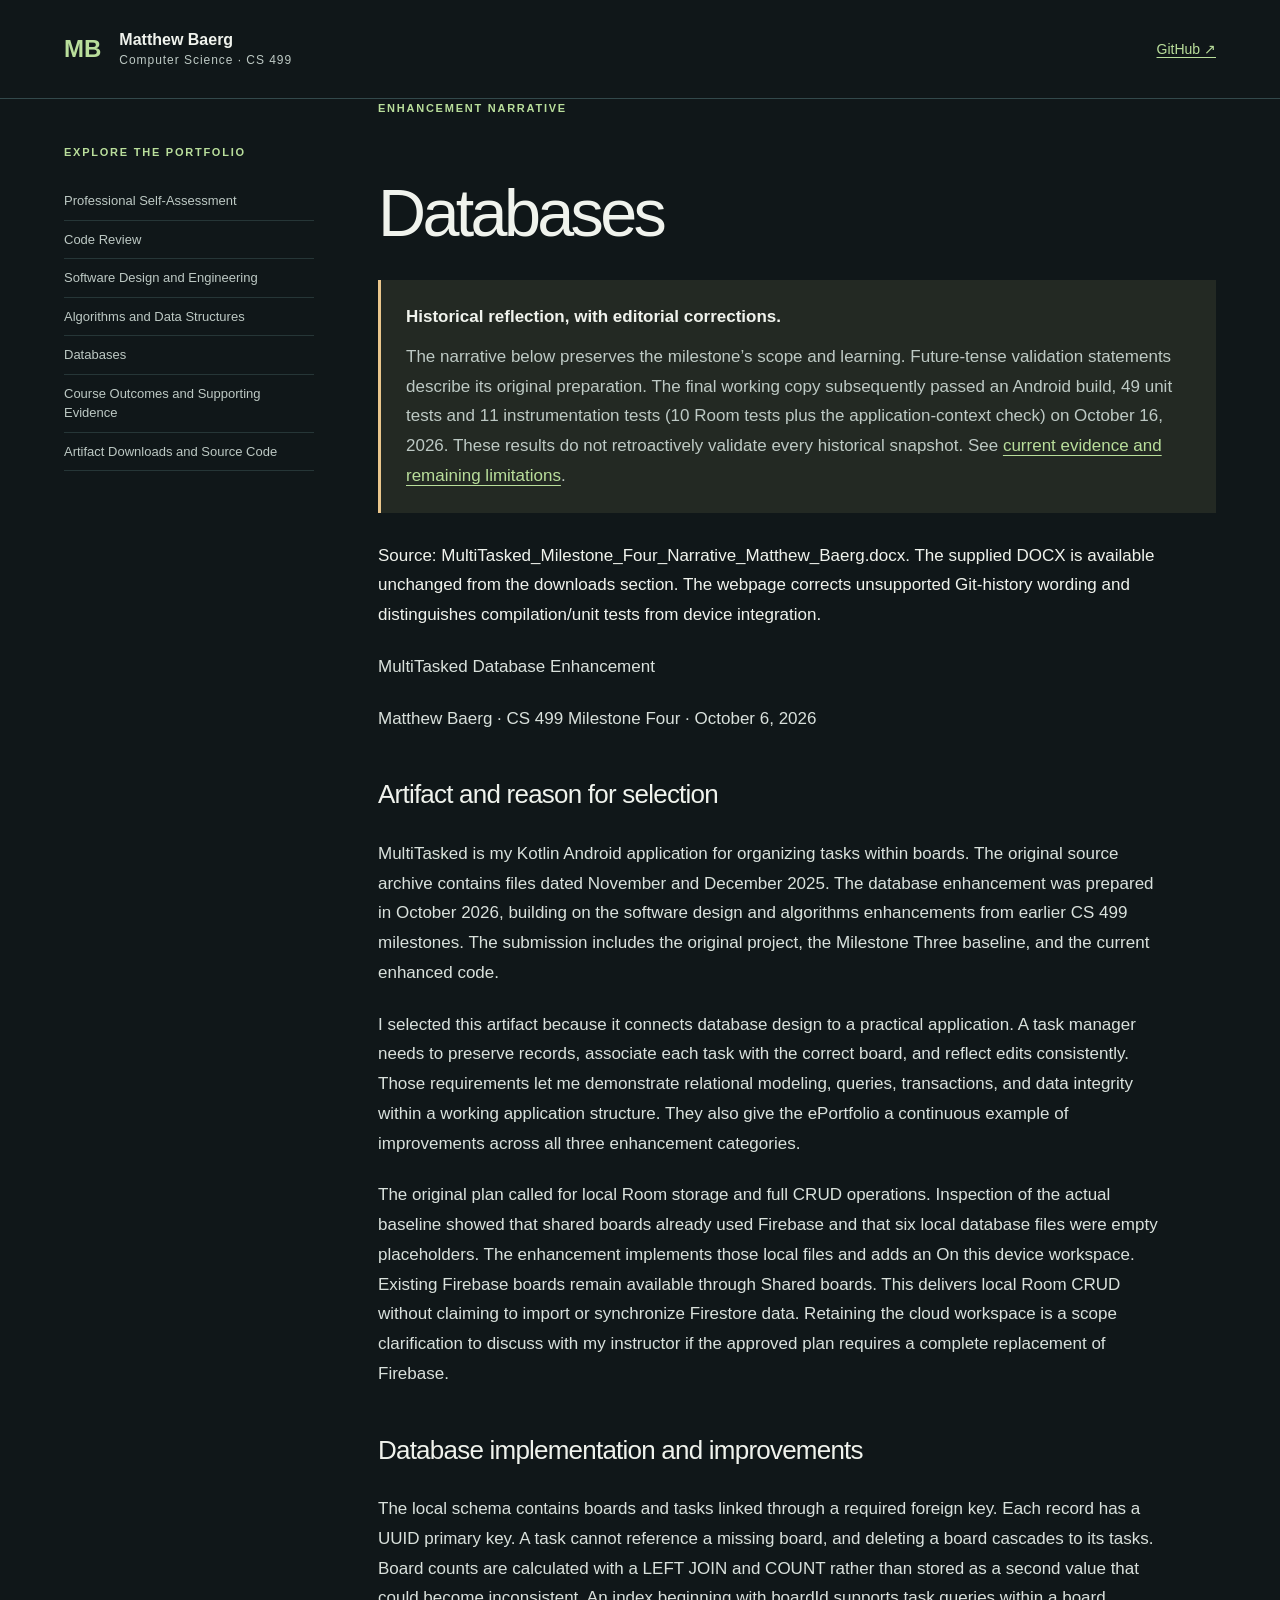
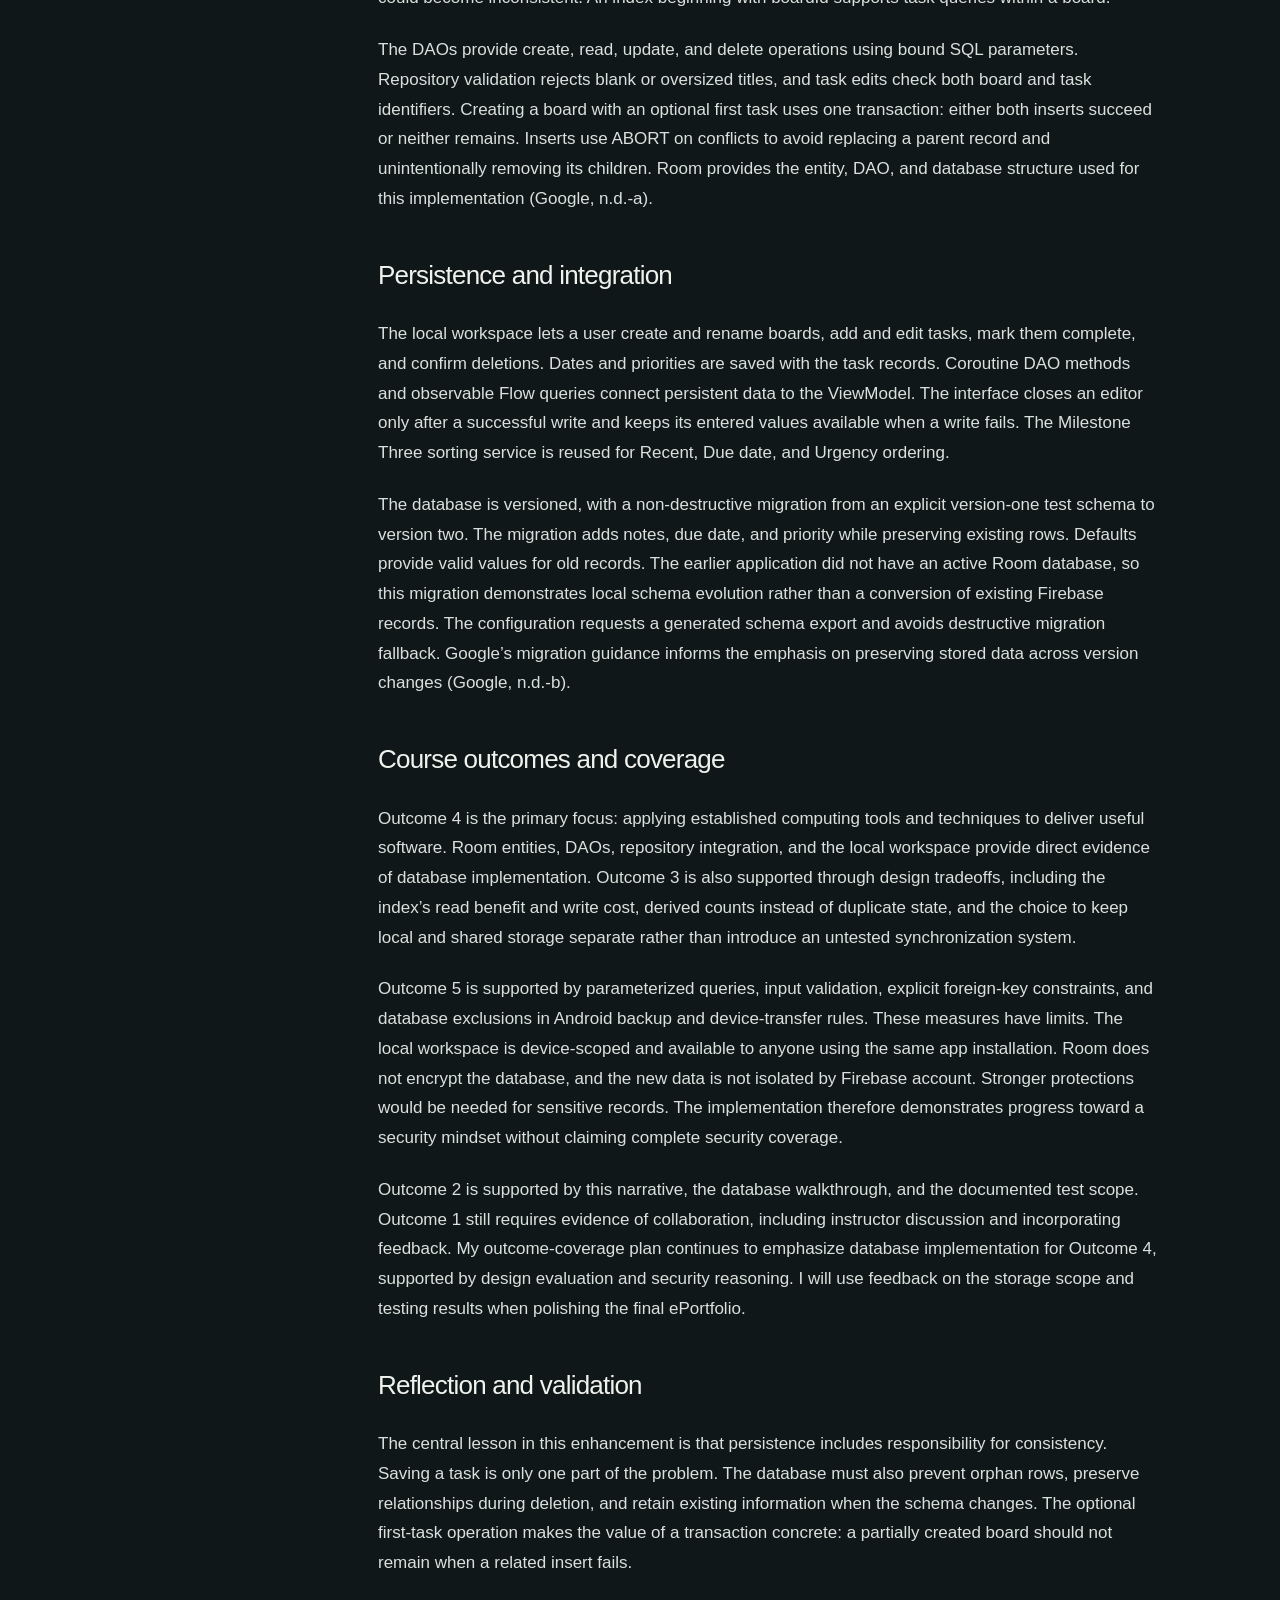
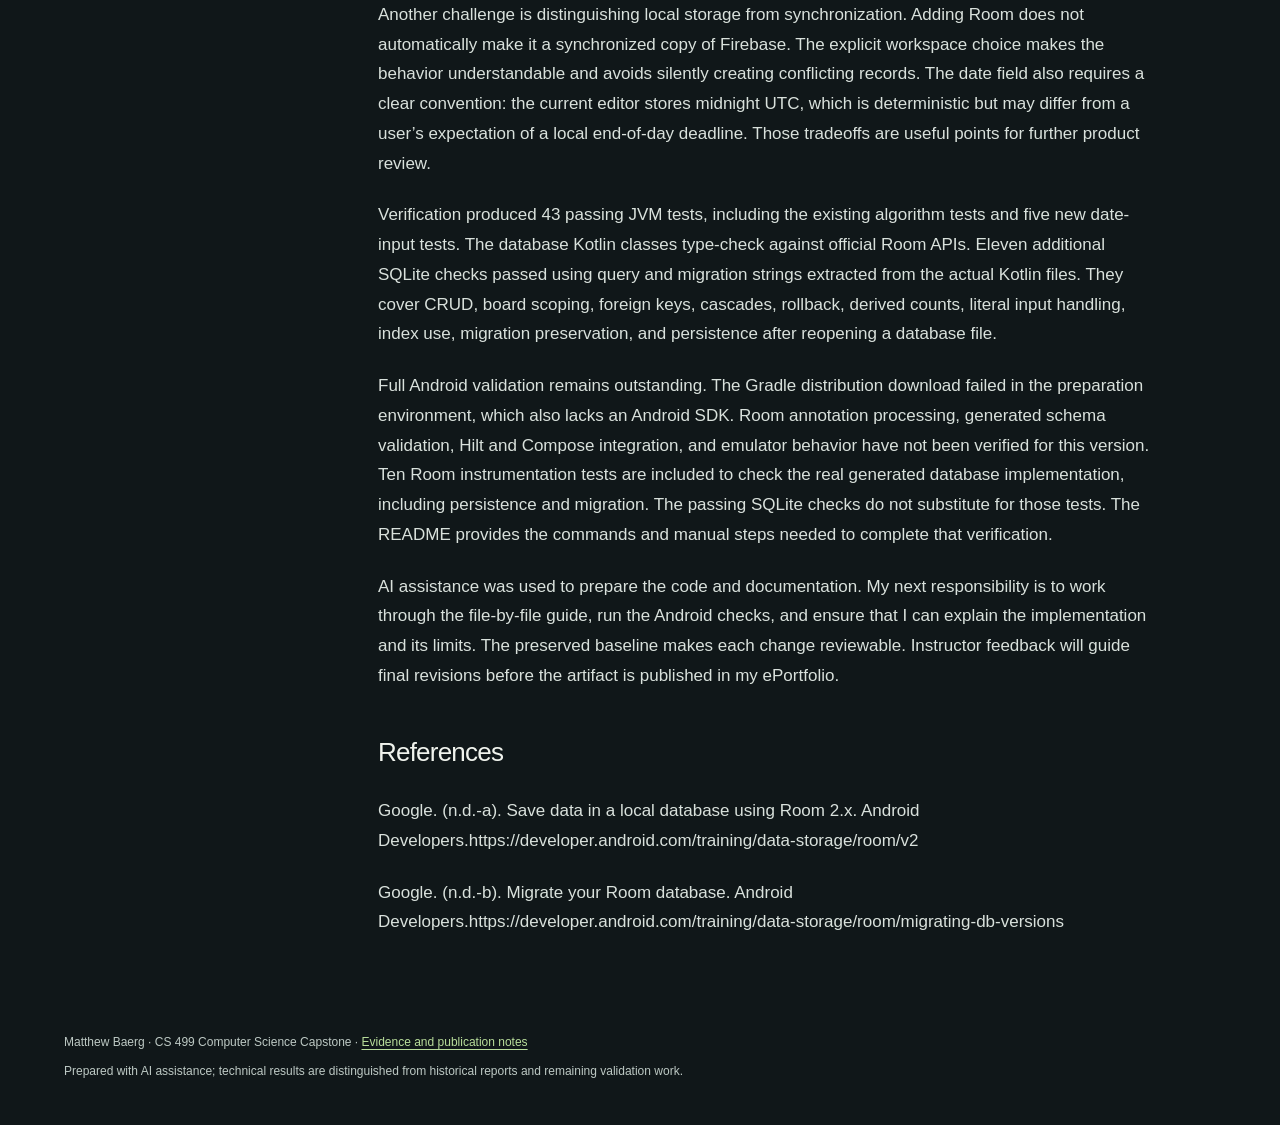
==== docs/databases-narrative.html @ eed85184 "Build accessible CS 499 portfolio with narratives, outcomes and evidence" ====
<!doctype html><html lang="en"><head><meta charset="utf-8"><meta name="viewport" content="width=device-width,initial-scale=1"><meta name="description" content="Matthew Baerg’s CS 499 ePortfolio: MultiTasked Android architecture, algorithms, databases, and verified evidence."><title>Databases narrative | Matthew Baerg</title><link rel="stylesheet" href="assets/style.css"></head><body><a class="skip" href="#main">Skip to content</a><header><a class="brand" href="index.html">MB<span>Matthew Baerg <small>Computer Science · CS 499</small></span></a><a class="repo-link" href="https://github.com/NovaKampfer/Capstone">GitHub ↗</a></header><div class="layout"><aside><nav aria-label="Portfolio sections"><p class="eyebrow">Explore the portfolio</p><a href="index.html#assessment">Professional Self-Assessment</a><a href="index.html#review">Code Review</a><a href="index.html#design">Software Design and Engineering</a><a href="index.html#algorithms">Algorithms and Data Structures</a><a href="index.html#databases">Databases</a><a href="index.html#outcomes">Course Outcomes and Supporting Evidence</a><a href="index.html#downloads">Artifact Downloads and Source Code</a></nav></aside><main id="main" tabindex="-1"><p class="eyebrow">Enhancement narrative</p><h1>Databases</h1><div class="notice"><strong>Historical reflection, with editorial corrections.</strong><p>The narrative below preserves the milestone’s scope and learning. Future-tense validation statements describe its original preparation. The final working copy subsequently passed an Android build, 49 unit tests and 11 instrumentation tests (10 Room tests plus the application-context check) on October 16, 2026. These results do not retroactively validate every historical snapshot. See <a href="evidence.html">current evidence and remaining limitations</a>.</p></div><p>Source: MultiTasked_Milestone_Four_Narrative_Matthew_Baerg.docx. The supplied DOCX is available unchanged from the downloads section. The webpage corrects unsupported Git-history wording and distinguishes compilation/unit tests from device integration.</p><article class="prose"><p>MultiTasked Database Enhancement</p><p>Matthew Baerg · CS 499 Milestone Four · October 6, 2026</p><h2>Artifact and reason for selection</h2><p>MultiTasked is my Kotlin Android application for organizing tasks within boards. The original source archive contains files dated November and December 2025. The database enhancement was prepared in October 2026, building on the software design and algorithms enhancements from earlier CS 499 milestones. The submission includes the original project, the Milestone Three baseline, and the current enhanced code.</p><p>I selected this artifact because it connects database design to a practical application. A task manager needs to preserve records, associate each task with the correct board, and reflect edits consistently. Those requirements let me demonstrate relational modeling, queries, transactions, and data integrity within a working application structure. They also give the ePortfolio a continuous example of improvements across all three enhancement categories.</p><p>The original plan called for local Room storage and full CRUD operations. Inspection of the actual baseline showed that shared boards already used Firebase and that six local database files were empty placeholders. The enhancement implements those local files and adds an On this device workspace. Existing Firebase boards remain available through Shared boards. This delivers local Room CRUD without claiming to import or synchronize Firestore data. Retaining the cloud workspace is a scope clarification to discuss with my instructor if the approved plan requires a complete replacement of Firebase.</p><h2>Database implementation and improvements</h2><p>The local schema contains boards and tasks linked through a required foreign key. Each record has a UUID primary key. A task cannot reference a missing board, and deleting a board cascades to its tasks. Board counts are calculated with a LEFT JOIN and COUNT rather than stored as a second value that could become inconsistent. An index beginning with boardId supports task queries within a board.</p><p>The DAOs provide create, read, update, and delete operations using bound SQL parameters. Repository validation rejects blank or oversized titles, and task edits check both board and task identifiers. Creating a board with an optional first task uses one transaction: either both inserts succeed or neither remains. Inserts use ABORT on conflicts to avoid replacing a parent record and unintentionally removing its children. Room provides the entity, DAO, and database structure used for this implementation (Google, n.d.-a).</p><h2>Persistence and integration</h2><p>The local workspace lets a user create and rename boards, add and edit tasks, mark them complete, and confirm deletions. Dates and priorities are saved with the task records. Coroutine DAO methods and observable Flow queries connect persistent data to the ViewModel. The interface closes an editor only after a successful write and keeps its entered values available when a write fails. The Milestone Three sorting service is reused for Recent, Due date, and Urgency ordering.</p><p>The database is versioned, with a non-destructive migration from an explicit version-one test schema to version two. The migration adds notes, due date, and priority while preserving existing rows. Defaults provide valid values for old records. The earlier application did not have an active Room database, so this migration demonstrates local schema evolution rather than a conversion of existing Firebase records. The configuration requests a generated schema export and avoids destructive migration fallback. Google’s migration guidance informs the emphasis on preserving stored data across version changes (Google, n.d.-b).</p><h2>Course outcomes and coverage</h2><p>Outcome 4 is the primary focus: applying established computing tools and techniques to deliver useful software. Room entities, DAOs, repository integration, and the local workspace provide direct evidence of database implementation. Outcome 3 is also supported through design tradeoffs, including the index’s read benefit and write cost, derived counts instead of duplicate state, and the choice to keep local and shared storage separate rather than introduce an untested synchronization system.</p><p>Outcome 5 is supported by parameterized queries, input validation, explicit foreign-key constraints, and database exclusions in Android backup and device-transfer rules. These measures have limits. The local workspace is device-scoped and available to anyone using the same app installation. Room does not encrypt the database, and the new data is not isolated by Firebase account. Stronger protections would be needed for sensitive records. The implementation therefore demonstrates progress toward a security mindset without claiming complete security coverage.</p><p>Outcome 2 is supported by this narrative, the database walkthrough, and the documented test scope. Outcome 1 still requires evidence of collaboration, including instructor discussion and incorporating feedback. My outcome-coverage plan continues to emphasize database implementation for Outcome 4, supported by design evaluation and security reasoning. I will use feedback on the storage scope and testing results when polishing the final ePortfolio.</p><h2>Reflection and validation</h2><p>The central lesson in this enhancement is that persistence includes responsibility for consistency. Saving a task is only one part of the problem. The database must also prevent orphan rows, preserve relationships during deletion, and retain existing information when the schema changes. The optional first-task operation makes the value of a transaction concrete: a partially created board should not remain when a related insert fails.</p><p>Another challenge is distinguishing local storage from synchronization. Adding Room does not automatically make it a synchronized copy of Firebase. The explicit workspace choice makes the behavior understandable and avoids silently creating conflicting records. The date field also requires a clear convention: the current editor stores midnight UTC, which is deterministic but may differ from a user’s expectation of a local end-of-day deadline. Those tradeoffs are useful points for further product review.</p><p>Verification produced 43 passing JVM tests, including the existing algorithm tests and five new date-input tests. The database Kotlin classes type-check against official Room APIs. Eleven additional SQLite checks passed using query and migration strings extracted from the actual Kotlin files. They cover CRUD, board scoping, foreign keys, cascades, rollback, derived counts, literal input handling, index use, migration preservation, and persistence after reopening a database file.</p><p>Full Android validation remains outstanding. The Gradle distribution download failed in the preparation environment, which also lacks an Android SDK. Room annotation processing, generated schema validation, Hilt and Compose integration, and emulator behavior have not been verified for this version. Ten Room instrumentation tests are included to check the real generated database implementation, including persistence and migration. The passing SQLite checks do not substitute for those tests. The README provides the commands and manual steps needed to complete that verification.</p><p>AI assistance was used to prepare the code and documentation. My next responsibility is to work through the file-by-file guide, run the Android checks, and ensure that I can explain the implementation and its limits. The preserved baseline makes each change reviewable. Instructor feedback will guide final revisions before the artifact is published in my ePortfolio.</p><h2>References</h2><p>Google. (n.d.-a). Save data in a local database using Room 2.x. Android Developers.https://developer.android.com/training/data-storage/room/v2</p><p>Google. (n.d.-b). Migrate your Room database. Android Developers.https://developer.android.com/training/data-storage/room/migrating-db-versions</p></article></main></div><footer>Matthew Baerg · CS 499 Computer Science Capstone · <a href="evidence.html">Evidence and publication notes</a><p>Prepared with AI assistance; technical results are distinguished from historical reports and remaining validation work.</p></footer></body></html>
---- docs/assets/style.css ----
:root{color-scheme:dark;--bg:#101719;--surface:#182326;--line:#33494b;--ink:#f0f3ed;--muted:#bdc9c4;--accent:#b9de9b;--gold:#eac68c}*{box-sizing:border-box}html{scroll-behavior:smooth;scroll-padding-top:2rem}body{margin:0;background:var(--bg);color:var(--ink);font-family:Segoe UI,Arial,sans-serif;font-size:17px;line-height:1.75}a{color:var(--accent);text-underline-offset:.22em;text-decoration-thickness:1px}a:hover{color:white}a:focus-visible,button:focus-visible,[tabindex]:focus-visible,summary:focus-visible{outline:3px solid var(--gold);outline-offset:5px}header{max-width:1440px;margin:auto;padding:28px 5%;display:flex;justify-content:space-between;align-items:center;border-bottom:1px solid var(--line)}.brand{display:flex;align-items:center;gap:18px;font-size:24px;font-weight:700;text-decoration:none;color:var(--accent)}.brand span{font-size:16px;color:var(--ink);line-height:1.4}.brand small{display:block;font-size:12px;letter-spacing:.08em;color:var(--muted);font-weight:400}.repo-link{font-size:14px}.layout{max-width:1440px;margin:auto;display:grid;grid-template-columns:250px minmax(0,1fr);gap:64px;padding:0 5%}aside nav{position:sticky;top:24px;padding:44px 0}nav a{display:block;padding:9px 0;font-size:13px;color:var(--muted);line-height:1.5;text-decoration:none;border-bottom:1px solid #263637}nav a:hover{color:var(--accent)}.eyebrow{text-transform:uppercase;font-size:11px;letter-spacing:.16em;color:var(--accent);font-weight:700;margin:0 0 20px}.hero{padding:75px 0 70px;border-bottom:1px solid var(--line)}h1{font-size:clamp(40px,5.2vw,72px);font-weight:500;letter-spacing:-.055em;line-height:1.08;margin:20px 0 30px}h1 span{color:var(--accent)}.lede{font-size:20px;line-height:1.65;max-width:720px;color:var(--muted)}.hero-meta{display:flex;gap:8px 22px;flex-wrap:wrap;font-size:12px;color:var(--muted);margin:30px 0}.button{display:inline-block;border:1px solid var(--accent);padding:11px 18px;text-decoration:none;font-size:14px}.button:hover{background:var(--accent);color:var(--bg)}section{padding:64px 0;border-bottom:1px solid var(--line);scroll-margin-top:24px}h2{font-size:clamp(26px,3vw,36px);line-height:1.25;font-weight:500;letter-spacing:-.03em;margin:0 0 28px}h3{font-size:20px;line-height:1.4;font-weight:600;margin-top:30px}p{margin:0 0 22px}.prose{max-width:780px}.prose p{color:#d9e1dc}.prose h2{font-size:26px;margin-top:45px}.prose>p:first-child{margin-top:20px}strong{color:var(--ink);font-weight:600}.notice{border-left:3px solid var(--gold);background:#232923;padding:22px 25px;margin:22px 0 28px}.notice p{color:var(--muted);margin:10px 0 0}.source-list{display:flex;flex-wrap:wrap;gap:9px 20px;padding:16px 0;margin-bottom:20px;border-top:1px solid var(--line);border-bottom:1px solid var(--line);font-size:13px}.comparison{display:grid;grid-template-columns:1fr 1fr;gap:30px;margin:25px 0}.comparison>div{border-top:2px solid var(--accent);padding:0 0 15px}.comparison p{font-size:15px;color:var(--muted)}.table-wrap{max-width:100%;overflow-x:auto;margin:24px 0}table{width:100%;border-collapse:collapse;font-size:14px;line-height:1.65}th,td{text-align:left;vertical-align:top;padding:18px 15px;border-bottom:1px solid var(--line);min-width:150px}th{font-weight:600;color:var(--ink)}thead{background:var(--surface)}td{color:var(--muted)}td p{margin:12px 0 0}code{overflow-wrap:anywhere;font-size:.85em;color:var(--gold)}.architecture{margin:30px 0;display:grid;grid-template-columns:1fr 1fr;gap:20px}.architecture>div{display:flex;flex-direction:column;gap:8px;padding:25px 18px;background:var(--surface);border:1px solid var(--line);text-align:center;font-size:14px}.architecture strong{color:var(--accent);font-size:18px}.architecture span{color:var(--muted)}.architecture b{border-top:1px solid var(--line);padding-top:12px;font-weight:500}.architecture figcaption{grid-column:1/-1;color:var(--muted);font-size:12px}footer{max-width:1440px;margin:auto;padding:35px 5%;font-size:12px;color:var(--muted)}footer p{margin:8px 0}.skip{position:absolute;left:16px;top:-100px;background:var(--ink);color:var(--bg);padding:10px;z-index:20}.skip:focus{top:10px}main>h1{margin-top:60px}main>article{margin-bottom:60px}main>h2{margin-top:45px}li{margin-bottom:12px}img{max-width:100%;height:auto} @media(max-width:1000px){.layout{grid-template-columns:200px minmax(0,1fr);gap:30px}}@media(max-width:760px){body{font-size:16px}.layout{display:block;padding:0 6%}header{padding:22px 6%}aside nav{position:static;padding:24px 0;display:grid;grid-template-columns:1fr 1fr;gap:0 20px}nav .eyebrow{grid-column:1/-1;margin-bottom:10px}nav a{font-size:12px}.hero{padding:30px 0 45px}h1{font-size:44px}.lede{font-size:18px}section{padding:45px 0}.comparison,.architecture{grid-template-columns:1fr}.notice{padding:18px}.repo-link{font-size:12px}.brand{gap:12px}.brand span{font-size:14px}th,td{padding:12px}.table-wrap{border-right:1px solid var(--line)}}@media(prefers-reduced-motion:reduce){html{scroll-behavior:auto}}@media print{body{background:white;color:black}header,aside,footer,.button{display:none}.layout{display:block}a,p,.prose p,td,.lede{color:black}.notice,.architecture>div,thead{background:#eee;color:black}strong,th,h1 span,.eyebrow{color:black}section{break-inside:auto}a{overflow-wrap:anywhere}}
p, a, li, th, td { overflow-wrap: anywhere; }
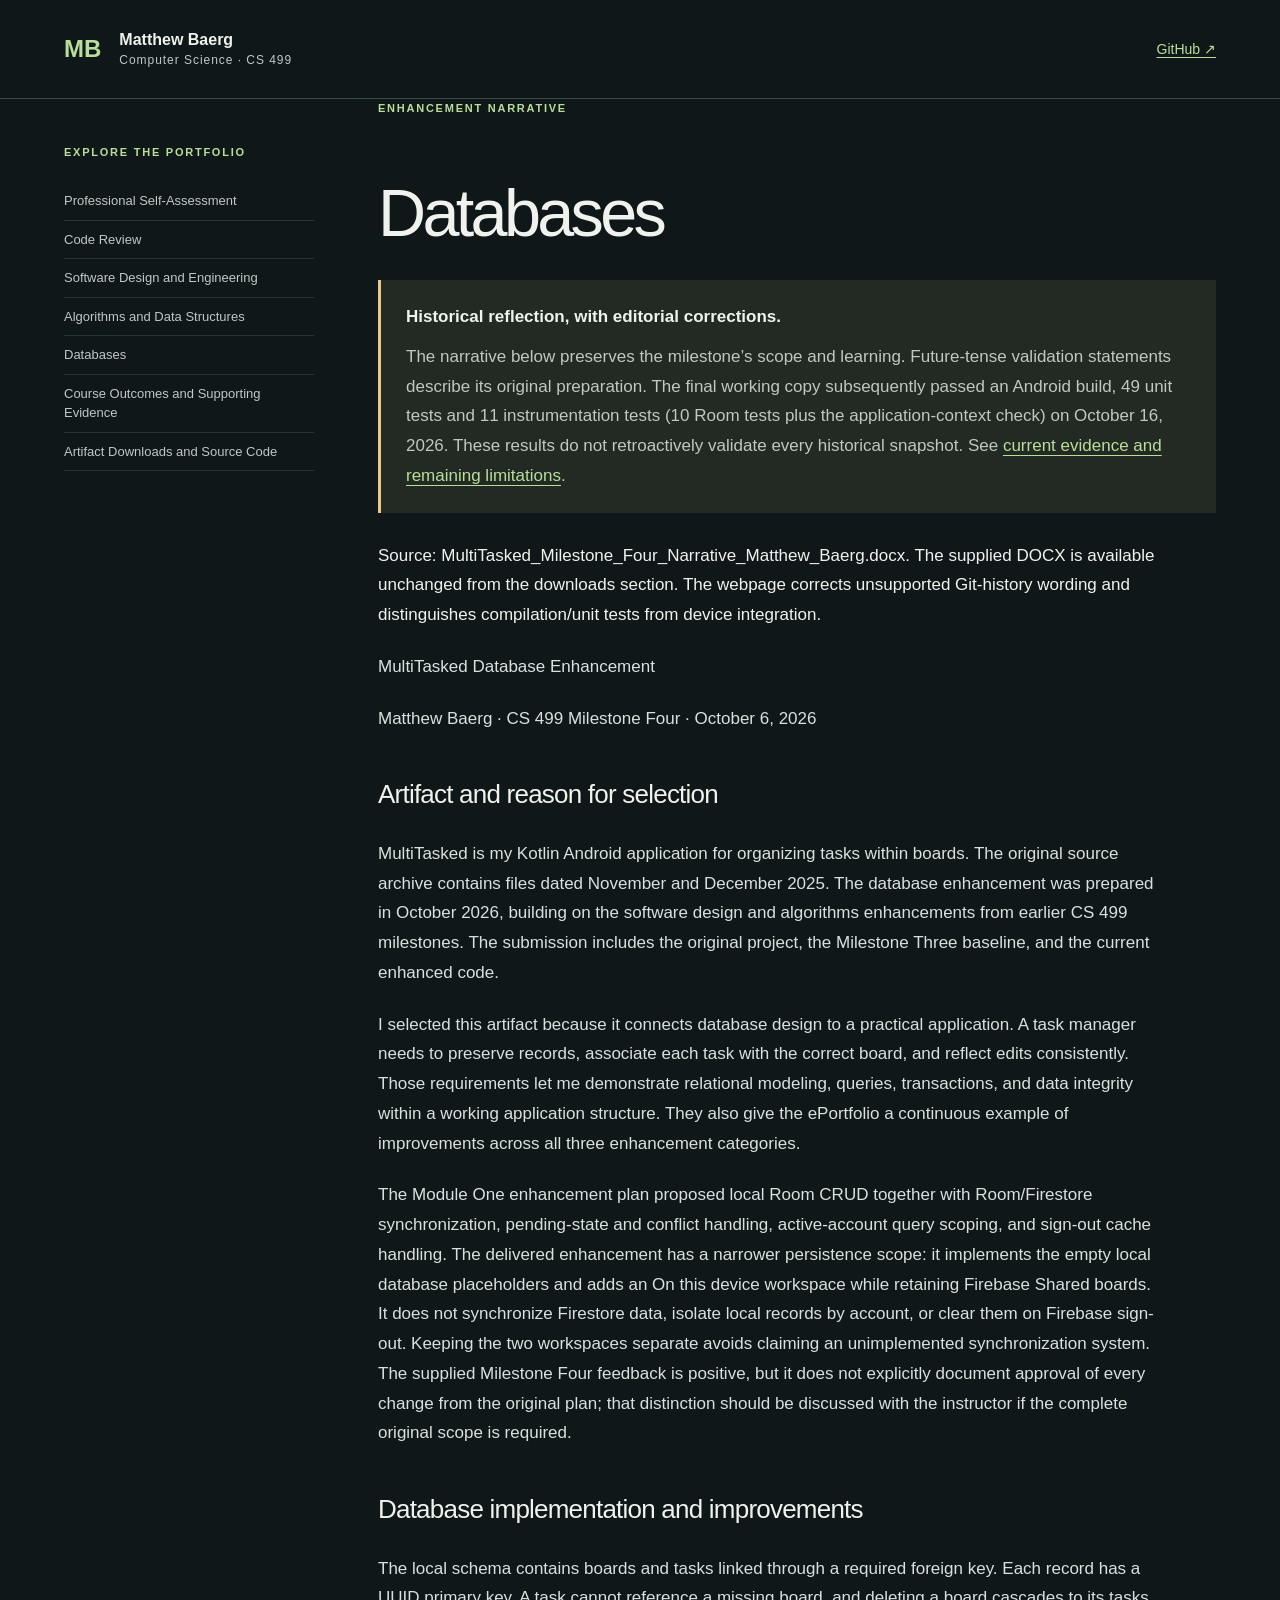
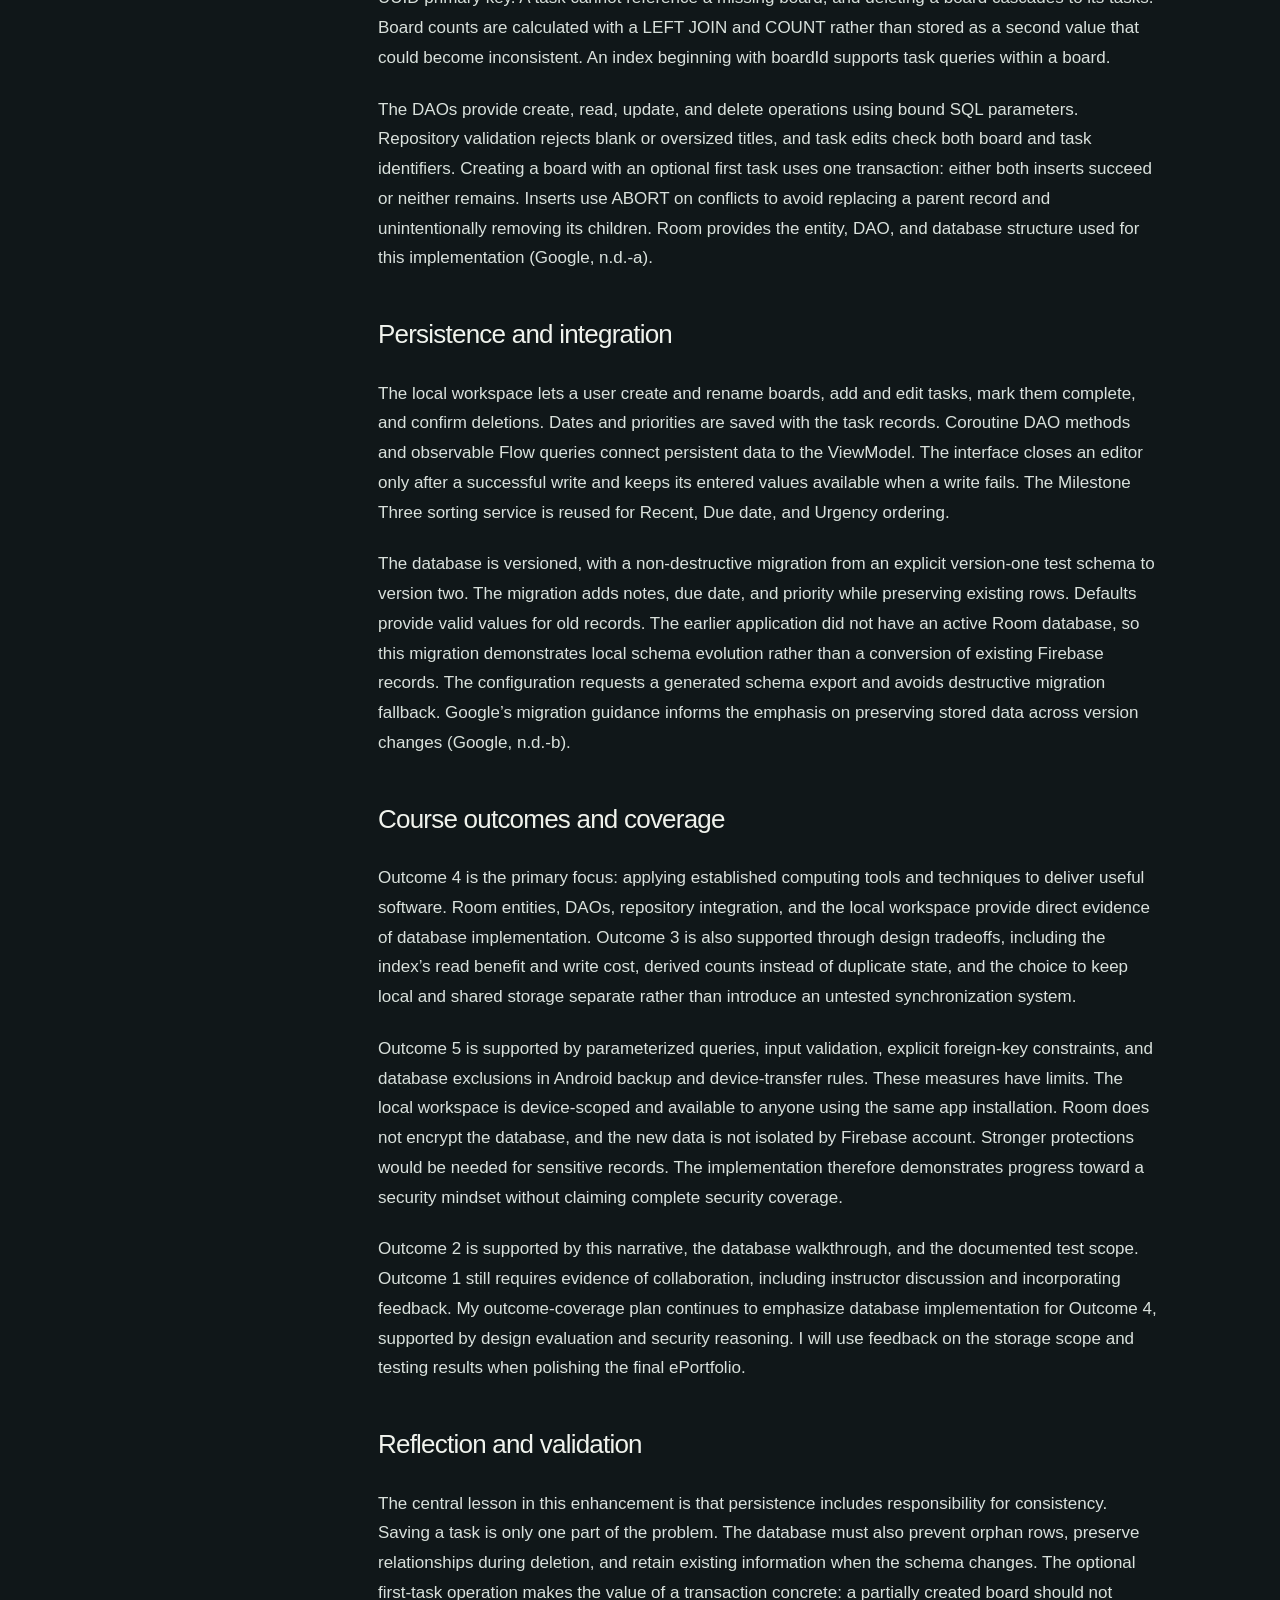
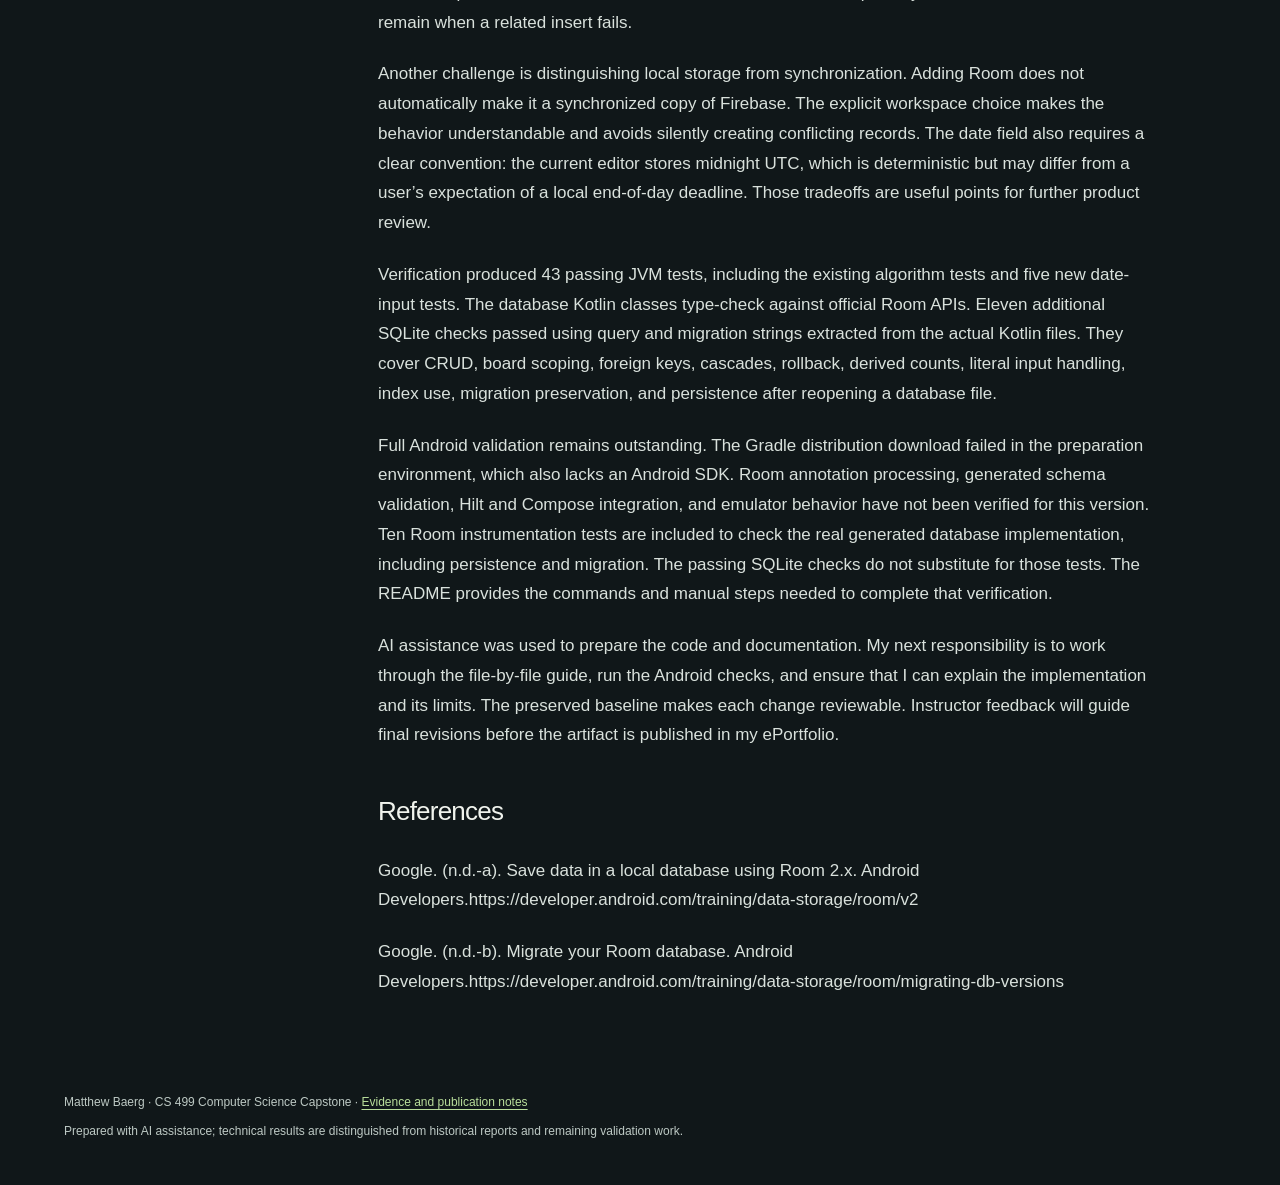
==== commit 6c6f8437: "Publish code-review recording, captions and final rubric audit" ====
--- a/docs/databases-narrative.html
+++ b/docs/databases-narrative.html
@@ -1 +1 @@
-<!doctype html><html lang="en"><head><meta charset="utf-8"><meta name="viewport" content="width=device-width,initial-scale=1"><meta name="description" content="Matthew Baerg’s CS 499 ePortfolio: MultiTasked Android architecture, algorithms, databases, and verified evidence."><title>Databases narrative | Matthew Baerg</title><link rel="stylesheet" href="assets/style.css"></head><body><a class="skip" href="#main">Skip to content</a><header><a class="brand" href="index.html">MB<span>Matthew Baerg <small>Computer Science · CS 499</small></span></a><a class="repo-link" href="https://github.com/NovaKampfer/Capstone">GitHub ↗</a></header><div class="layout"><aside><nav aria-label="Portfolio sections"><p class="eyebrow">Explore the portfolio</p><a href="index.html#assessment">Professional Self-Assessment</a><a href="index.html#review">Code Review</a><a href="index.html#design">Software Design and Engineering</a><a href="index.html#algorithms">Algorithms and Data Structures</a><a href="index.html#databases">Databases</a><a href="index.html#outcomes">Course Outcomes and Supporting Evidence</a><a href="index.html#downloads">Artifact Downloads and Source Code</a></nav></aside><main id="main" tabindex="-1"><p class="eyebrow">Enhancement narrative</p><h1>Databases</h1><div class="notice"><strong>Historical reflection, with editorial corrections.</strong><p>The narrative below preserves the milestone’s scope and learning. Future-tense validation statements describe its original preparation. The final working copy subsequently passed an Android build, 49 unit tests and 11 instrumentation tests (10 Room tests plus the application-context check) on October 16, 2026. These results do not retroactively validate every historical snapshot. See <a href="evidence.html">current evidence and remaining limitations</a>.</p></div><p>Source: MultiTasked_Milestone_Four_Narrative_Matthew_Baerg.docx. The supplied DOCX is available unchanged from the downloads section. The webpage corrects unsupported Git-history wording and distinguishes compilation/unit tests from device integration.</p><article class="prose"><p>MultiTasked Database Enhancement</p><p>Matthew Baerg · CS 499 Milestone Four · October 6, 2026</p><h2>Artifact and reason for selection</h2><p>MultiTasked is my Kotlin Android application for organizing tasks within boards. The original source archive contains files dated November and December 2025. The database enhancement was prepared in October 2026, building on the software design and algorithms enhancements from earlier CS 499 milestones. The submission includes the original project, the Milestone Three baseline, and the current enhanced code.</p><p>I selected this artifact because it connects database design to a practical application. A task manager needs to preserve records, associate each task with the correct board, and reflect edits consistently. Those requirements let me demonstrate relational modeling, queries, transactions, and data integrity within a working application structure. They also give the ePortfolio a continuous example of improvements across all three enhancement categories.</p><p>The original plan called for local Room storage and full CRUD operations. Inspection of the actual baseline showed that shared boards already used Firebase and that six local database files were empty placeholders. The enhancement implements those local files and adds an On this device workspace. Existing Firebase boards remain available through Shared boards. This delivers local Room CRUD without claiming to import or synchronize Firestore data. Retaining the cloud workspace is a scope clarification to discuss with my instructor if the approved plan requires a complete replacement of Firebase.</p><h2>Database implementation and improvements</h2><p>The local schema contains boards and tasks linked through a required foreign key. Each record has a UUID primary key. A task cannot reference a missing board, and deleting a board cascades to its tasks. Board counts are calculated with a LEFT JOIN and COUNT rather than stored as a second value that could become inconsistent. An index beginning with boardId supports task queries within a board.</p><p>The DAOs provide create, read, update, and delete operations using bound SQL parameters. Repository validation rejects blank or oversized titles, and task edits check both board and task identifiers. Creating a board with an optional first task uses one transaction: either both inserts succeed or neither remains. Inserts use ABORT on conflicts to avoid replacing a parent record and unintentionally removing its children. Room provides the entity, DAO, and database structure used for this implementation (Google, n.d.-a).</p><h2>Persistence and integration</h2><p>The local workspace lets a user create and rename boards, add and edit tasks, mark them complete, and confirm deletions. Dates and priorities are saved with the task records. Coroutine DAO methods and observable Flow queries connect persistent data to the ViewModel. The interface closes an editor only after a successful write and keeps its entered values available when a write fails. The Milestone Three sorting service is reused for Recent, Due date, and Urgency ordering.</p><p>The database is versioned, with a non-destructive migration from an explicit version-one test schema to version two. The migration adds notes, due date, and priority while preserving existing rows. Defaults provide valid values for old records. The earlier application did not have an active Room database, so this migration demonstrates local schema evolution rather than a conversion of existing Firebase records. The configuration requests a generated schema export and avoids destructive migration fallback. Google’s migration guidance informs the emphasis on preserving stored data across version changes (Google, n.d.-b).</p><h2>Course outcomes and coverage</h2><p>Outcome 4 is the primary focus: applying established computing tools and techniques to deliver useful software. Room entities, DAOs, repository integration, and the local workspace provide direct evidence of database implementation. Outcome 3 is also supported through design tradeoffs, including the index’s read benefit and write cost, derived counts instead of duplicate state, and the choice to keep local and shared storage separate rather than introduce an untested synchronization system.</p><p>Outcome 5 is supported by parameterized queries, input validation, explicit foreign-key constraints, and database exclusions in Android backup and device-transfer rules. These measures have limits. The local workspace is device-scoped and available to anyone using the same app installation. Room does not encrypt the database, and the new data is not isolated by Firebase account. Stronger protections would be needed for sensitive records. The implementation therefore demonstrates progress toward a security mindset without claiming complete security coverage.</p><p>Outcome 2 is supported by this narrative, the database walkthrough, and the documented test scope. Outcome 1 still requires evidence of collaboration, including instructor discussion and incorporating feedback. My outcome-coverage plan continues to emphasize database implementation for Outcome 4, supported by design evaluation and security reasoning. I will use feedback on the storage scope and testing results when polishing the final ePortfolio.</p><h2>Reflection and validation</h2><p>The central lesson in this enhancement is that persistence includes responsibility for consistency. Saving a task is only one part of the problem. The database must also prevent orphan rows, preserve relationships during deletion, and retain existing information when the schema changes. The optional first-task operation makes the value of a transaction concrete: a partially created board should not remain when a related insert fails.</p><p>Another challenge is distinguishing local storage from synchronization. Adding Room does not automatically make it a synchronized copy of Firebase. The explicit workspace choice makes the behavior understandable and avoids silently creating conflicting records. The date field also requires a clear convention: the current editor stores midnight UTC, which is deterministic but may differ from a user’s expectation of a local end-of-day deadline. Those tradeoffs are useful points for further product review.</p><p>Verification produced 43 passing JVM tests, including the existing algorithm tests and five new date-input tests. The database Kotlin classes type-check against official Room APIs. Eleven additional SQLite checks passed using query and migration strings extracted from the actual Kotlin files. They cover CRUD, board scoping, foreign keys, cascades, rollback, derived counts, literal input handling, index use, migration preservation, and persistence after reopening a database file.</p><p>Full Android validation remains outstanding. The Gradle distribution download failed in the preparation environment, which also lacks an Android SDK. Room annotation processing, generated schema validation, Hilt and Compose integration, and emulator behavior have not been verified for this version. Ten Room instrumentation tests are included to check the real generated database implementation, including persistence and migration. The passing SQLite checks do not substitute for those tests. The README provides the commands and manual steps needed to complete that verification.</p><p>AI assistance was used to prepare the code and documentation. My next responsibility is to work through the file-by-file guide, run the Android checks, and ensure that I can explain the implementation and its limits. The preserved baseline makes each change reviewable. Instructor feedback will guide final revisions before the artifact is published in my ePortfolio.</p><h2>References</h2><p>Google. (n.d.-a). Save data in a local database using Room 2.x. Android Developers.https://developer.android.com/training/data-storage/room/v2</p><p>Google. (n.d.-b). Migrate your Room database. Android Developers.https://developer.android.com/training/data-storage/room/migrating-db-versions</p></article></main></div><footer>Matthew Baerg · CS 499 Computer Science Capstone · <a href="evidence.html">Evidence and publication notes</a><p>Prepared with AI assistance; technical results are distinguished from historical reports and remaining validation work.</p></footer></body></html>+<!doctype html><html lang="en"><head><meta charset="utf-8"><meta name="viewport" content="width=device-width,initial-scale=1"><meta name="description" content="Matthew Baerg’s CS 499 ePortfolio: MultiTasked Android architecture, algorithms, databases, and verified evidence."><title>Databases narrative | Matthew Baerg</title><link rel="stylesheet" href="assets/style.css"></head><body><a class="skip" href="#main">Skip to content</a><header><a class="brand" href="index.html">MB<span>Matthew Baerg <small>Computer Science · CS 499</small></span></a><a class="repo-link" href="https://github.com/NovaKampfer/Capstone">GitHub ↗</a></header><div class="layout"><aside><nav aria-label="Portfolio sections"><p class="eyebrow">Explore the portfolio</p><a href="index.html#assessment">Professional Self-Assessment</a><a href="index.html#review">Code Review</a><a href="index.html#design">Software Design and Engineering</a><a href="index.html#algorithms">Algorithms and Data Structures</a><a href="index.html#databases">Databases</a><a href="index.html#outcomes">Course Outcomes and Supporting Evidence</a><a href="index.html#downloads">Artifact Downloads and Source Code</a></nav></aside><main id="main" tabindex="-1"><p class="eyebrow">Enhancement narrative</p><h1>Databases</h1><div class="notice"><strong>Historical reflection, with editorial corrections.</strong><p>The narrative below preserves the milestone’s scope and learning. Future-tense validation statements describe its original preparation. The final working copy subsequently passed an Android build, 49 unit tests and 11 instrumentation tests (10 Room tests plus the application-context check) on October 16, 2026. These results do not retroactively validate every historical snapshot. See <a href="evidence.html">current evidence and remaining limitations</a>.</p></div><p>Source: MultiTasked_Milestone_Four_Narrative_Matthew_Baerg.docx. The supplied DOCX is available unchanged from the downloads section. The webpage corrects unsupported Git-history wording and distinguishes compilation/unit tests from device integration.</p><article class="prose"><p>MultiTasked Database Enhancement</p><p>Matthew Baerg · CS 499 Milestone Four · October 6, 2026</p><h2>Artifact and reason for selection</h2><p>MultiTasked is my Kotlin Android application for organizing tasks within boards. The original source archive contains files dated November and December 2025. The database enhancement was prepared in October 2026, building on the software design and algorithms enhancements from earlier CS 499 milestones. The submission includes the original project, the Milestone Three baseline, and the current enhanced code.</p><p>I selected this artifact because it connects database design to a practical application. A task manager needs to preserve records, associate each task with the correct board, and reflect edits consistently. Those requirements let me demonstrate relational modeling, queries, transactions, and data integrity within a working application structure. They also give the ePortfolio a continuous example of improvements across all three enhancement categories.</p><p>The Module One enhancement plan proposed local Room CRUD together with Room/Firestore synchronization, pending-state and conflict handling, active-account query scoping, and sign-out cache handling. The delivered enhancement has a narrower persistence scope: it implements the empty local database placeholders and adds an On this device workspace while retaining Firebase Shared boards. It does not synchronize Firestore data, isolate local records by account, or clear them on Firebase sign-out. Keeping the two workspaces separate avoids claiming an unimplemented synchronization system. The supplied Milestone Four feedback is positive, but it does not explicitly document approval of every change from the original plan; that distinction should be discussed with the instructor if the complete original scope is required.</p><h2>Database implementation and improvements</h2><p>The local schema contains boards and tasks linked through a required foreign key. Each record has a UUID primary key. A task cannot reference a missing board, and deleting a board cascades to its tasks. Board counts are calculated with a LEFT JOIN and COUNT rather than stored as a second value that could become inconsistent. An index beginning with boardId supports task queries within a board.</p><p>The DAOs provide create, read, update, and delete operations using bound SQL parameters. Repository validation rejects blank or oversized titles, and task edits check both board and task identifiers. Creating a board with an optional first task uses one transaction: either both inserts succeed or neither remains. Inserts use ABORT on conflicts to avoid replacing a parent record and unintentionally removing its children. Room provides the entity, DAO, and database structure used for this implementation (Google, n.d.-a).</p><h2>Persistence and integration</h2><p>The local workspace lets a user create and rename boards, add and edit tasks, mark them complete, and confirm deletions. Dates and priorities are saved with the task records. Coroutine DAO methods and observable Flow queries connect persistent data to the ViewModel. The interface closes an editor only after a successful write and keeps its entered values available when a write fails. The Milestone Three sorting service is reused for Recent, Due date, and Urgency ordering.</p><p>The database is versioned, with a non-destructive migration from an explicit version-one test schema to version two. The migration adds notes, due date, and priority while preserving existing rows. Defaults provide valid values for old records. The earlier application did not have an active Room database, so this migration demonstrates local schema evolution rather than a conversion of existing Firebase records. The configuration requests a generated schema export and avoids destructive migration fallback. Google’s migration guidance informs the emphasis on preserving stored data across version changes (Google, n.d.-b).</p><h2>Course outcomes and coverage</h2><p>Outcome 4 is the primary focus: applying established computing tools and techniques to deliver useful software. Room entities, DAOs, repository integration, and the local workspace provide direct evidence of database implementation. Outcome 3 is also supported through design tradeoffs, including the index’s read benefit and write cost, derived counts instead of duplicate state, and the choice to keep local and shared storage separate rather than introduce an untested synchronization system.</p><p>Outcome 5 is supported by parameterized queries, input validation, explicit foreign-key constraints, and database exclusions in Android backup and device-transfer rules. These measures have limits. The local workspace is device-scoped and available to anyone using the same app installation. Room does not encrypt the database, and the new data is not isolated by Firebase account. Stronger protections would be needed for sensitive records. The implementation therefore demonstrates progress toward a security mindset without claiming complete security coverage.</p><p>Outcome 2 is supported by this narrative, the database walkthrough, and the documented test scope. Outcome 1 still requires evidence of collaboration, including instructor discussion and incorporating feedback. My outcome-coverage plan continues to emphasize database implementation for Outcome 4, supported by design evaluation and security reasoning. I will use feedback on the storage scope and testing results when polishing the final ePortfolio.</p><h2>Reflection and validation</h2><p>The central lesson in this enhancement is that persistence includes responsibility for consistency. Saving a task is only one part of the problem. The database must also prevent orphan rows, preserve relationships during deletion, and retain existing information when the schema changes. The optional first-task operation makes the value of a transaction concrete: a partially created board should not remain when a related insert fails.</p><p>Another challenge is distinguishing local storage from synchronization. Adding Room does not automatically make it a synchronized copy of Firebase. The explicit workspace choice makes the behavior understandable and avoids silently creating conflicting records. The date field also requires a clear convention: the current editor stores midnight UTC, which is deterministic but may differ from a user’s expectation of a local end-of-day deadline. Those tradeoffs are useful points for further product review.</p><p>Verification produced 43 passing JVM tests, including the existing algorithm tests and five new date-input tests. The database Kotlin classes type-check against official Room APIs. Eleven additional SQLite checks passed using query and migration strings extracted from the actual Kotlin files. They cover CRUD, board scoping, foreign keys, cascades, rollback, derived counts, literal input handling, index use, migration preservation, and persistence after reopening a database file.</p><p>Full Android validation remains outstanding. The Gradle distribution download failed in the preparation environment, which also lacks an Android SDK. Room annotation processing, generated schema validation, Hilt and Compose integration, and emulator behavior have not been verified for this version. Ten Room instrumentation tests are included to check the real generated database implementation, including persistence and migration. The passing SQLite checks do not substitute for those tests. The README provides the commands and manual steps needed to complete that verification.</p><p>AI assistance was used to prepare the code and documentation. My next responsibility is to work through the file-by-file guide, run the Android checks, and ensure that I can explain the implementation and its limits. The preserved baseline makes each change reviewable. Instructor feedback will guide final revisions before the artifact is published in my ePortfolio.</p><h2>References</h2><p>Google. (n.d.-a). Save data in a local database using Room 2.x. Android Developers.https://developer.android.com/training/data-storage/room/v2</p><p>Google. (n.d.-b). Migrate your Room database. Android Developers.https://developer.android.com/training/data-storage/room/migrating-db-versions</p></article></main></div><footer>Matthew Baerg · CS 499 Computer Science Capstone · <a href="evidence.html">Evidence and publication notes</a><p>Prepared with AI assistance; technical results are distinguished from historical reports and remaining validation work.</p></footer></body></html>
--- a/docs/assets/style.css
+++ b/docs/assets/style.css
@@ -1,3 +1,5 @@
 
 :root{color-scheme:dark;--bg:#101719;--surface:#182326;--line:#33494b;--ink:#f0f3ed;--muted:#bdc9c4;--accent:#b9de9b;--gold:#eac68c}*{box-sizing:border-box}html{scroll-behavior:smooth;scroll-padding-top:2rem}body{margin:0;background:var(--bg);color:var(--ink);font-family:Segoe UI,Arial,sans-serif;font-size:17px;line-height:1.75}a{color:var(--accent);text-underline-offset:.22em;text-decoration-thickness:1px}a:hover{color:white}a:focus-visible,button:focus-visible,[tabindex]:focus-visible,summary:focus-visible{outline:3px solid var(--gold);outline-offset:5px}header{max-width:1440px;margin:auto;padding:28px 5%;display:flex;justify-content:space-between;align-items:center;border-bottom:1px solid var(--line)}.brand{display:flex;align-items:center;gap:18px;font-size:24px;font-weight:700;text-decoration:none;color:var(--accent)}.brand span{font-size:16px;color:var(--ink);line-height:1.4}.brand small{display:block;font-size:12px;letter-spacing:.08em;color:var(--muted);font-weight:400}.repo-link{font-size:14px}.layout{max-width:1440px;margin:auto;display:grid;grid-template-columns:250px minmax(0,1fr);gap:64px;padding:0 5%}aside nav{position:sticky;top:24px;padding:44px 0}nav a{display:block;padding:9px 0;font-size:13px;color:var(--muted);line-height:1.5;text-decoration:none;border-bottom:1px solid #263637}nav a:hover{color:var(--accent)}.eyebrow{text-transform:uppercase;font-size:11px;letter-spacing:.16em;color:var(--accent);font-weight:700;margin:0 0 20px}.hero{padding:75px 0 70px;border-bottom:1px solid var(--line)}h1{font-size:clamp(40px,5.2vw,72px);font-weight:500;letter-spacing:-.055em;line-height:1.08;margin:20px 0 30px}h1 span{color:var(--accent)}.lede{font-size:20px;line-height:1.65;max-width:720px;color:var(--muted)}.hero-meta{display:flex;gap:8px 22px;flex-wrap:wrap;font-size:12px;color:var(--muted);margin:30px 0}.button{display:inline-block;border:1px solid var(--accent);padding:11px 18px;text-decoration:none;font-size:14px}.button:hover{background:var(--accent);color:var(--bg)}section{padding:64px 0;border-bottom:1px solid var(--line);scroll-margin-top:24px}h2{font-size:clamp(26px,3vw,36px);line-height:1.25;font-weight:500;letter-spacing:-.03em;margin:0 0 28px}h3{font-size:20px;line-height:1.4;font-weight:600;margin-top:30px}p{margin:0 0 22px}.prose{max-width:780px}.prose p{color:#d9e1dc}.prose h2{font-size:26px;margin-top:45px}.prose>p:first-child{margin-top:20px}strong{color:var(--ink);font-weight:600}.notice{border-left:3px solid var(--gold);background:#232923;padding:22px 25px;margin:22px 0 28px}.notice p{color:var(--muted);margin:10px 0 0}.source-list{display:flex;flex-wrap:wrap;gap:9px 20px;padding:16px 0;margin-bottom:20px;border-top:1px solid var(--line);border-bottom:1px solid var(--line);font-size:13px}.comparison{display:grid;grid-template-columns:1fr 1fr;gap:30px;margin:25px 0}.comparison>div{border-top:2px solid var(--accent);padding:0 0 15px}.comparison p{font-size:15px;color:var(--muted)}.table-wrap{max-width:100%;overflow-x:auto;margin:24px 0}table{width:100%;border-collapse:collapse;font-size:14px;line-height:1.65}th,td{text-align:left;vertical-align:top;padding:18px 15px;border-bottom:1px solid var(--line);min-width:150px}th{font-weight:600;color:var(--ink)}thead{background:var(--surface)}td{color:var(--muted)}td p{margin:12px 0 0}code{overflow-wrap:anywhere;font-size:.85em;color:var(--gold)}.architecture{margin:30px 0;display:grid;grid-template-columns:1fr 1fr;gap:20px}.architecture>div{display:flex;flex-direction:column;gap:8px;padding:25px 18px;background:var(--surface);border:1px solid var(--line);text-align:center;font-size:14px}.architecture strong{color:var(--accent);font-size:18px}.architecture span{color:var(--muted)}.architecture b{border-top:1px solid var(--line);padding-top:12px;font-weight:500}.architecture figcaption{grid-column:1/-1;color:var(--muted);font-size:12px}footer{max-width:1440px;margin:auto;padding:35px 5%;font-size:12px;color:var(--muted)}footer p{margin:8px 0}.skip{position:absolute;left:16px;top:-100px;background:var(--ink);color:var(--bg);padding:10px;z-index:20}.skip:focus{top:10px}main>h1{margin-top:60px}main>article{margin-bottom:60px}main>h2{margin-top:45px}li{margin-bottom:12px}img{max-width:100%;height:auto} @media(max-width:1000px){.layout{grid-template-columns:200px minmax(0,1fr);gap:30px}}@media(max-width:760px){body{font-size:16px}.layout{display:block;padding:0 6%}header{padding:22px 6%}aside nav{position:static;padding:24px 0;display:grid;grid-template-columns:1fr 1fr;gap:0 20px}nav .eyebrow{grid-column:1/-1;margin-bottom:10px}nav a{font-size:12px}.hero{padding:30px 0 45px}h1{font-size:44px}.lede{font-size:18px}section{padding:45px 0}.comparison,.architecture{grid-template-columns:1fr}.notice{padding:18px}.repo-link{font-size:12px}.brand{gap:12px}.brand span{font-size:14px}th,td{padding:12px}.table-wrap{border-right:1px solid var(--line)}}@media(prefers-reduced-motion:reduce){html{scroll-behavior:auto}}@media print{body{background:white;color:black}header,aside,footer,.button{display:none}.layout{display:block}a,p,.prose p,td,.lede{color:black}.notice,.architecture>div,thead{background:#eee;color:black}strong,th,h1 span,.eyebrow{color:black}section{break-inside:auto}a{overflow-wrap:anywhere}}
 p, a, li, th, td { overflow-wrap: anywhere; }
+
+.recording{margin:28px 0}.recording video{display:block;width:100%;height:auto;aspect-ratio:16/9;background:#000;border:1px solid var(--line)}.recording figcaption{font-size:13px;color:var(--muted);margin-top:12px}video:focus-visible{outline:3px solid var(--gold);outline-offset:5px}.transcript-time{font-variant-numeric:tabular-nums;color:var(--gold);font-size:13px}
